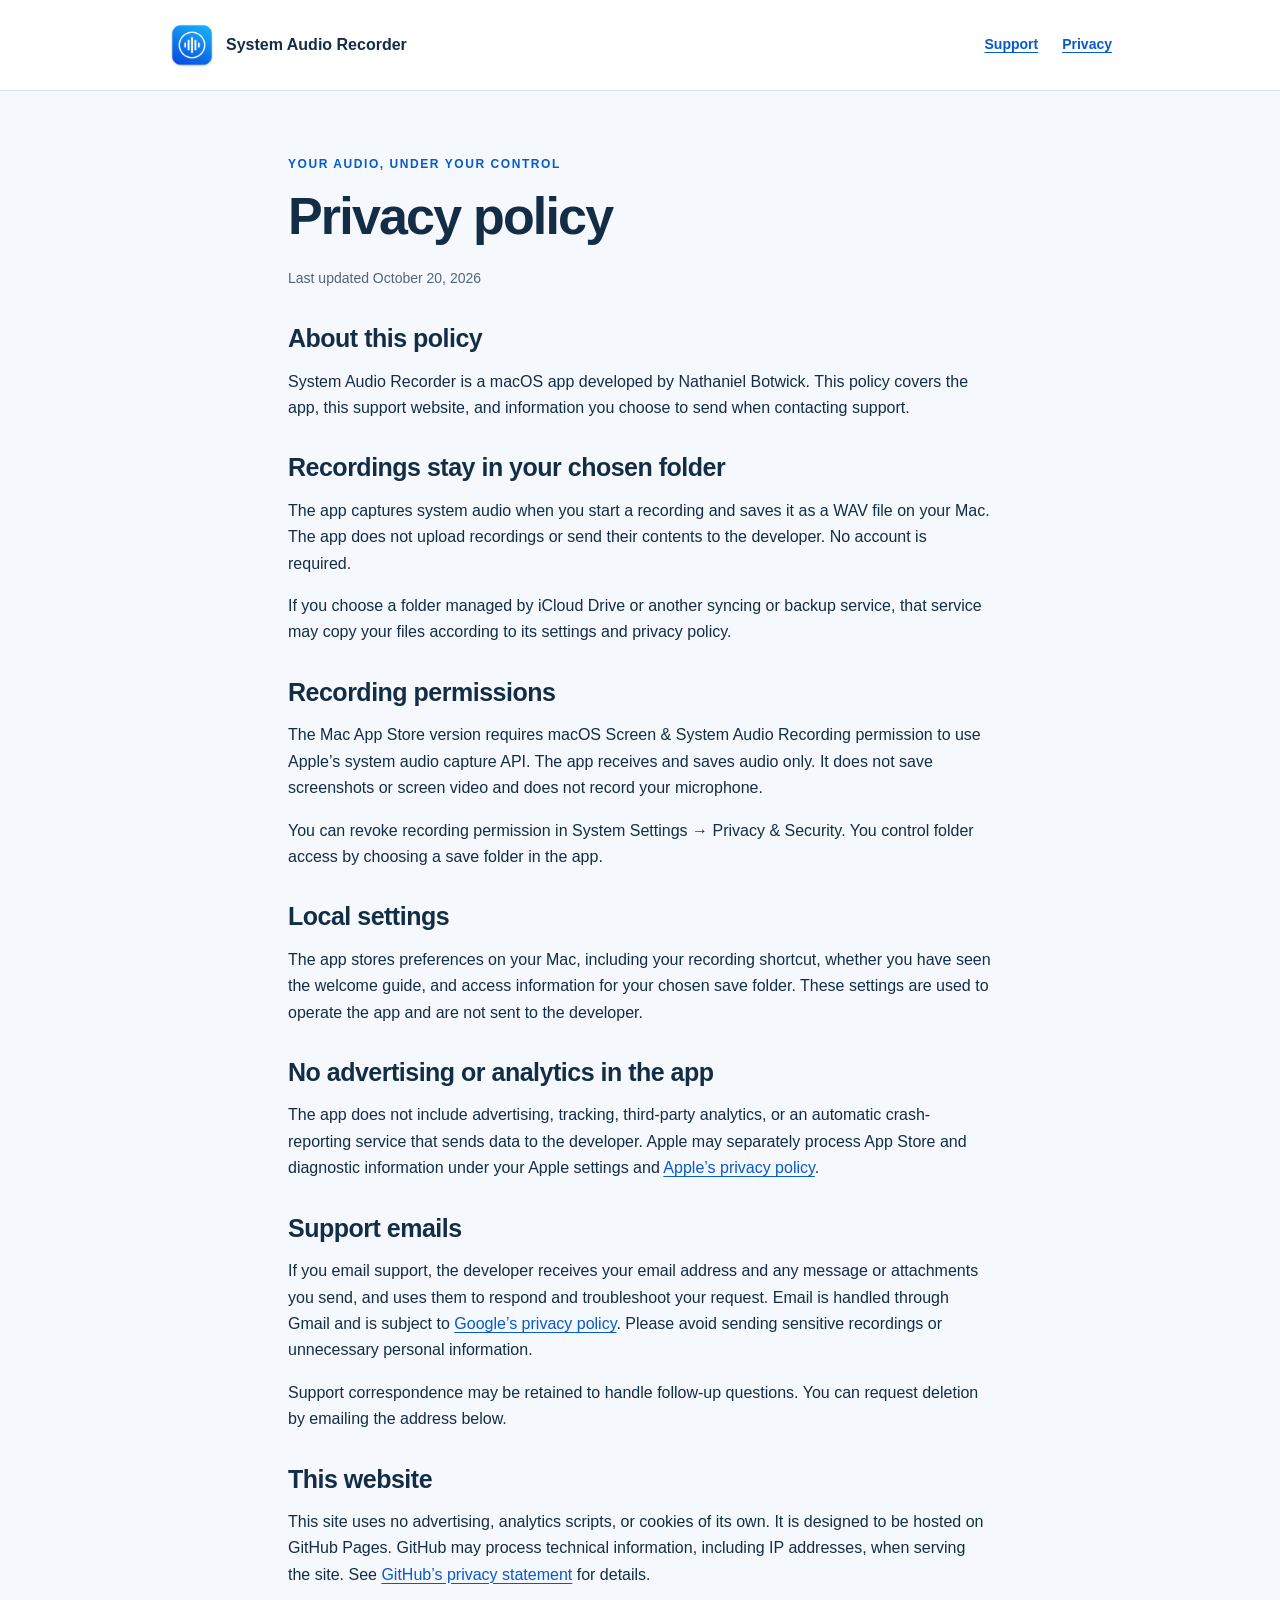
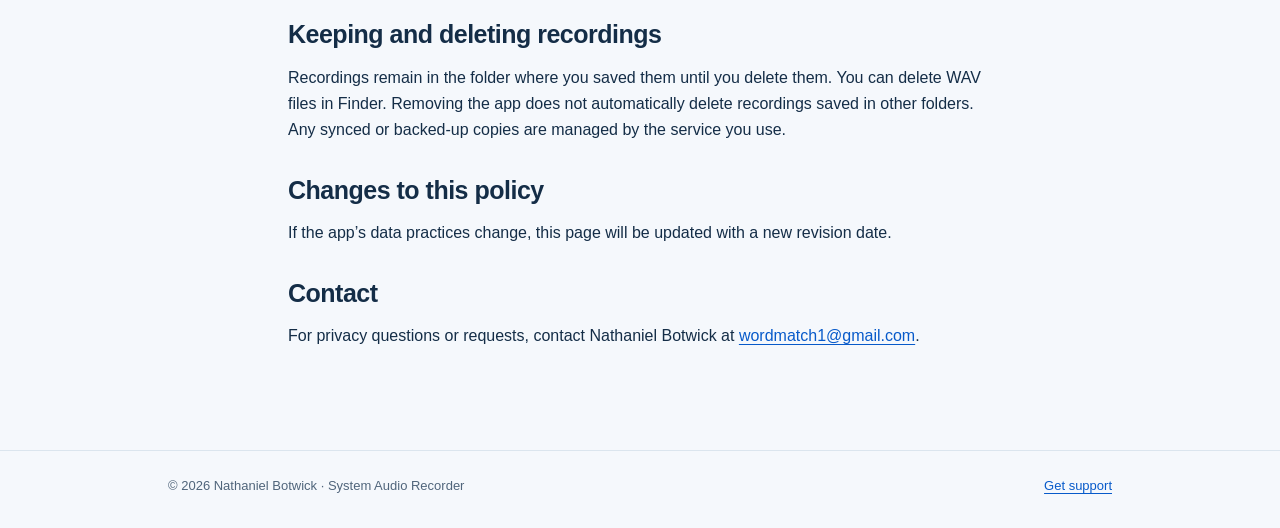
==== privacy.html @ d4f643c9 "Publish System Audio Recorder support and privacy pages" ====
<!doctype html>
<html lang="en">
<head><meta charset="utf-8"><meta name="viewport" content="width=device-width, initial-scale=1"><title>Privacy Policy — System Audio Recorder</title><meta name="description" content="How System Audio Recorder handles recordings, permissions, local preferences, and support emails."><link rel="icon" type="image/png" href="app-icon.png"><link rel="stylesheet" href="styles.css"></head>
<body>
<header><div class="wrap"><nav aria-label="Main navigation"><a class="brand" href="index.html"><img src="app-icon.png" width="48" height="48" alt="">System Audio Recorder</a><div class="links"><a href="index.html">Support</a><a href="privacy.html" aria-current="page">Privacy</a></div></nav></div></header>
<main><article class="wrap policy"><p class="eyebrow">Your audio, under your control</p><h1>Privacy policy</h1><p class="date">Last updated October 20, 2026</p>
<section><h2>About this policy</h2><p>System Audio Recorder is a macOS app developed by Nathaniel Botwick. This policy covers the app, this support website, and information you choose to send when contacting support.</p></section>
<section><h2>Recordings stay in your chosen folder</h2><p>The app captures system audio when you start a recording and saves it as a WAV file on your Mac. The app does not upload recordings or send their contents to the developer. No account is required.</p><p>If you choose a folder managed by iCloud Drive or another syncing or backup service, that service may copy your files according to its settings and privacy policy.</p></section>
<section><h2>Recording permissions</h2><p>The Mac App Store version requires macOS Screen &amp; System Audio Recording permission to use Apple’s system audio capture API. The app receives and saves audio only. It does not save screenshots or screen video and does not record your microphone.</p><p>You can revoke recording permission in System Settings → Privacy &amp; Security. You control folder access by choosing a save folder in the app.</p></section>
<section><h2>Local settings</h2><p>The app stores preferences on your Mac, including your recording shortcut, whether you have seen the welcome guide, and access information for your chosen save folder. These settings are used to operate the app and are not sent to the developer.</p></section>
<section><h2>No advertising or analytics in the app</h2><p>The app does not include advertising, tracking, third-party analytics, or an automatic crash-reporting service that sends data to the developer. Apple may separately process App Store and diagnostic information under your Apple settings and <a href="https://www.apple.com/legal/privacy/">Apple’s privacy policy</a>.</p></section>
<section><h2>Support emails</h2><p>If you email support, the developer receives your email address and any message or attachments you send, and uses them to respond and troubleshoot your request. Email is handled through Gmail and is subject to <a href="https://policies.google.com/privacy">Google’s privacy policy</a>. Please avoid sending sensitive recordings or unnecessary personal information.</p><p>Support correspondence may be retained to handle follow-up questions. You can request deletion by emailing the address below.</p></section>
<section><h2>This website</h2><p>This site uses no advertising, analytics scripts, or cookies of its own. It is designed to be hosted on GitHub Pages. GitHub may process technical information, including IP addresses, when serving the site. See <a href="https://docs.github.com/en/site-policy/privacy-policies/github-general-privacy-statement">GitHub’s privacy statement</a> for details.</p></section>
<section><h2>Keeping and deleting recordings</h2><p>Recordings remain in the folder where you saved them until you delete them. You can delete WAV files in Finder. Removing the app does not automatically delete recordings saved in other folders. Any synced or backed-up copies are managed by the service you use.</p></section>
<section><h2>Changes to this policy</h2><p>If the app’s data practices change, this page will be updated with a new revision date.</p></section>
<section class="contact"><h2>Contact</h2><p>For privacy questions or requests, contact Nathaniel Botwick at <a href="mailto:wordmatch1@gmail.com?subject=System%20Audio%20Recorder%20Privacy">wordmatch1@gmail.com</a>.</p></section>
</article></main><footer><div class="wrap"><span>© 2026 Nathaniel Botwick · System Audio Recorder</span><a href="index.html">Get support</a></div></footer>
</body></html>
---- styles.css ----
:root{color-scheme:light;--ink:#142d47;--muted:#50657b;--blue:#075aca;--line:#dbe5ee;--paper:#f5f8fc}*{box-sizing:border-box}body{margin:0;background:var(--paper);color:var(--ink);font-family:-apple-system,BlinkMacSystemFont,"Segoe UI",sans-serif;line-height:1.65}a{color:var(--blue);text-underline-offset:3px}a:hover{text-decoration-thickness:2px}a:focus-visible,summary:focus-visible{outline:3px solid #0879ef;outline-offset:5px;border-radius:3px}.wrap{max-width:1000px;margin:auto;padding:0 28px}header{border-bottom:1px solid var(--line);background:#fff}nav{display:flex;align-items:center;justify-content:space-between;gap:20px;min-height:90px}.brand{display:flex;align-items:center;gap:10px;color:var(--ink);text-decoration:none;font-weight:700;line-height:1.3}.brand img{width:48px;height:48px}nav .links{display:flex;gap:24px}nav .links a{font-size:14px;font-weight:600}main{padding:64px 0 70px}.eyebrow{text-transform:uppercase;letter-spacing:.13em;font-size:12px;font-weight:750;color:var(--blue);margin:0 0 12px}h1{font-size:clamp(34px,5vw,52px);line-height:1.12;letter-spacing:-.035em;margin:0 0 22px}h2{font-size:25px;line-height:1.3;letter-spacing:-.02em;margin:0 0 14px}h3{font-size:17px;line-height:1.4;margin:0 0 8px}.lead{font-size:19px;color:var(--muted);max-width:660px;margin:0 0 26px}.hero{padding-bottom:40px;max-width:760px}.button{display:inline-block;padding:11px 20px;border-radius:10px;background:var(--blue);color:white;font-weight:650;text-decoration:none}.tags{display:flex;flex-wrap:wrap;gap:10px;margin-bottom:26px}.tags span{border:1px solid var(--line);border-radius:50px;padding:5px 12px;background:#fff;font-size:13px}.panel{background:white;border:1px solid var(--line);border-radius:18px;padding:30px;margin-bottom:24px}.steps{display:grid;grid-template-columns:1fr 1fr;gap:28px 32px;list-style:none;padding:0;margin:24px 0 0;counter-reset:step}.steps li{counter-increment:step}.steps h3:before{content:counter(step);display:inline-grid;place-items:center;width:26px;height:26px;background:#e8f2ff;color:var(--blue);border-radius:50%;font-size:13px;margin-right:8px}p{margin:0 0 16px}p:last-child{margin-bottom:0}.steps p,.note{color:var(--muted);font-size:15px}details{border-top:1px solid var(--line);padding:18px 0}details:last-child{padding-bottom:0}summary{font-weight:650;cursor:pointer}details p{padding-top:12px;color:var(--muted)}.policy{max-width:760px}.policy section{margin-bottom:30px}.policy ul{padding-left:22px}.date{color:var(--muted);font-size:14px;margin-bottom:32px}footer{border-top:1px solid var(--line);padding:24px 0 32px;color:var(--muted);font-size:13px}footer .wrap{display:flex;flex-wrap:wrap;justify-content:space-between;gap:16px}.contact a{overflow-wrap:anywhere}@media(max-width:600px){.wrap{padding:0 20px}nav{align-items:flex-start;flex-direction:column;gap:12px;padding:18px 0}.brand img{width:40px;height:40px}main{padding-top:38px}.panel{padding:24px 20px}.steps{grid-template-columns:1fr;gap:22px}.lead{font-size:17px}}
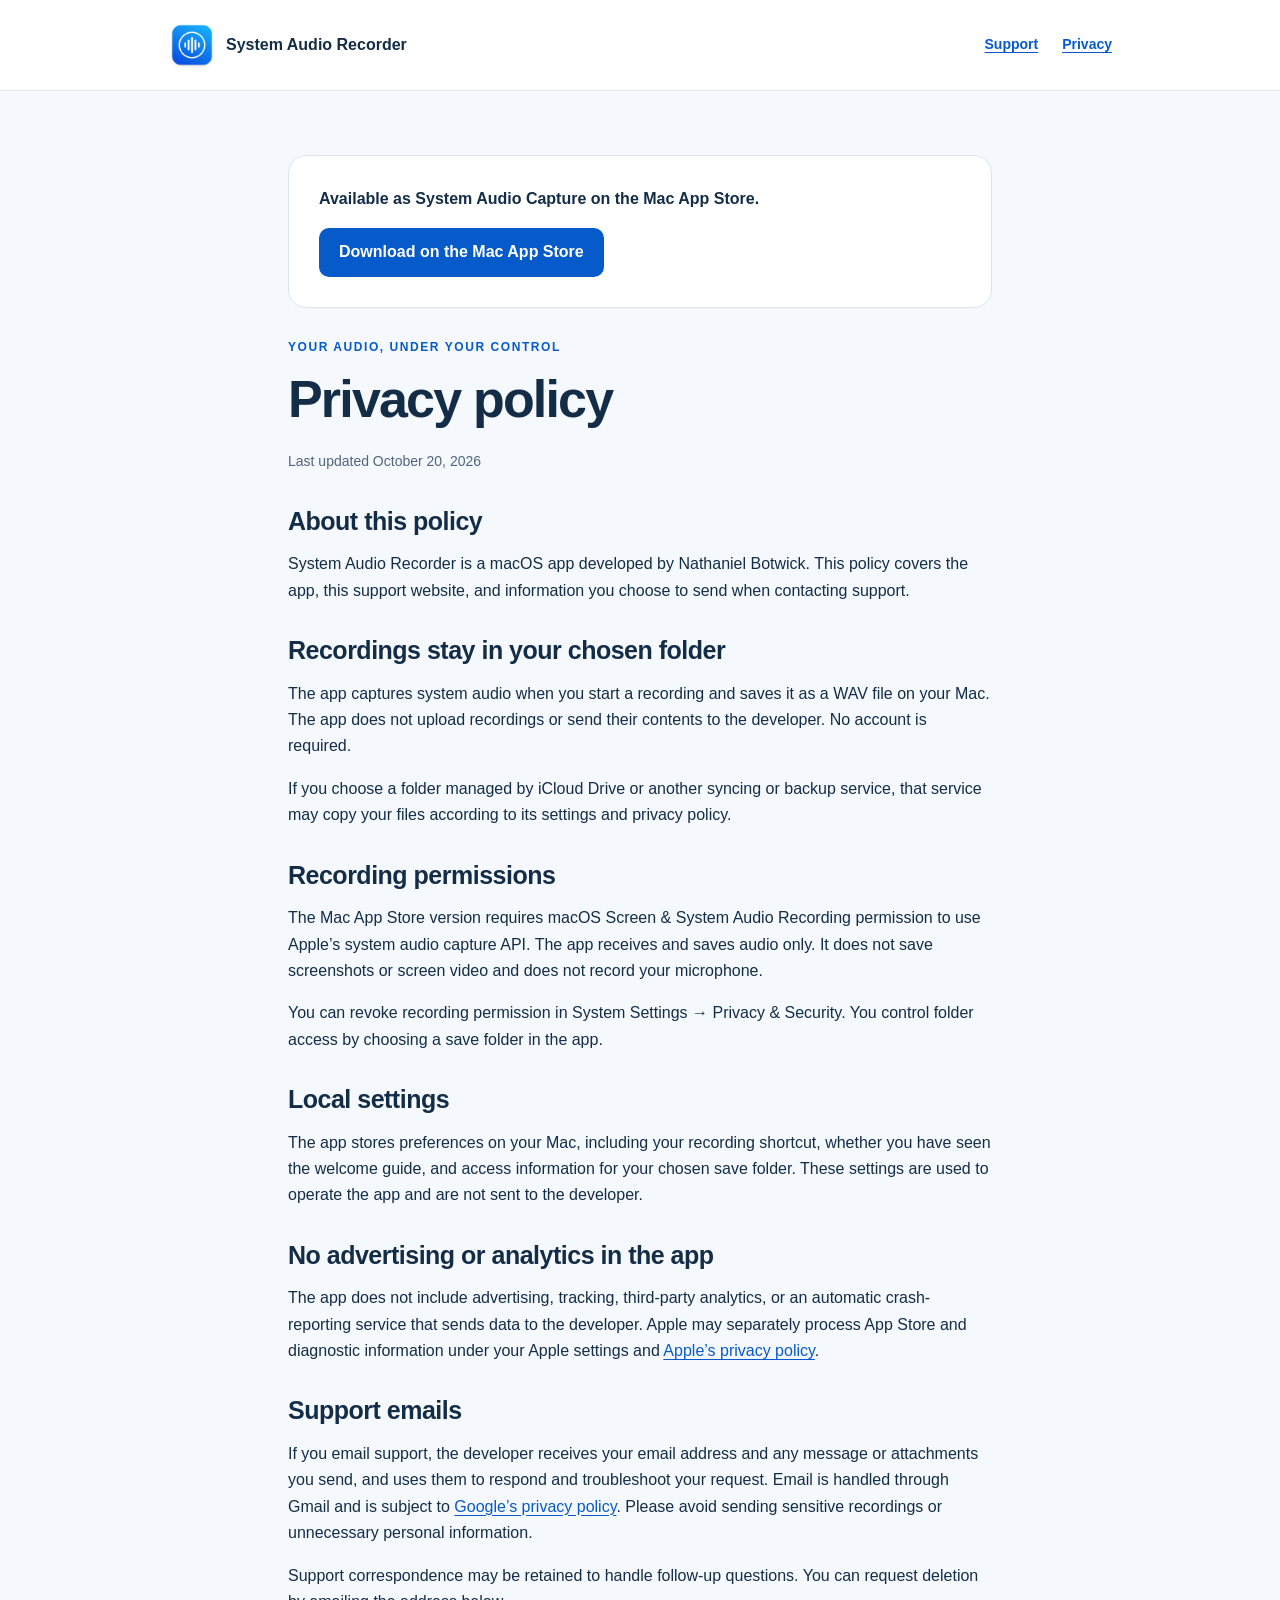
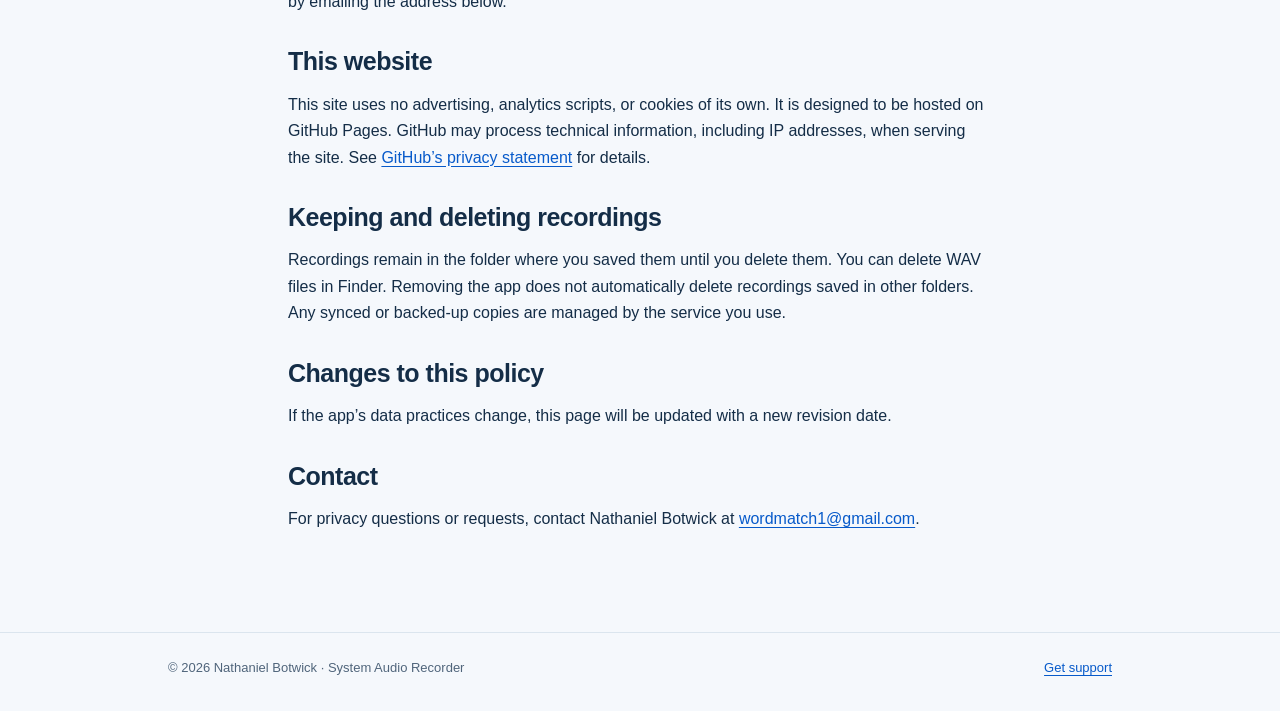
==== commit 3266469e: "Add prominent App Store download link to privacy.html" ====
--- a/privacy.html
+++ b/privacy.html
@@ -3,7 +3,9 @@
 <head><meta charset="utf-8"><meta name="viewport" content="width=device-width, initial-scale=1"><title>Privacy Policy — System Audio Recorder</title><meta name="description" content="How System Audio Recorder handles recordings, permissions, local preferences, and support emails."><link rel="icon" type="image/png" href="app-icon.png"><link rel="stylesheet" href="styles.css"></head>
 <body>
 <header><div class="wrap"><nav aria-label="Main navigation"><a class="brand" href="index.html"><img src="app-icon.png" width="48" height="48" alt="">System Audio Recorder</a><div class="links"><a href="index.html">Support</a><a href="privacy.html" aria-current="page">Privacy</a></div></nav></div></header>
-<main><article class="wrap policy"><p class="eyebrow">Your audio, under your control</p><h1>Privacy policy</h1><p class="date">Last updated October 20, 2026</p>
+<main><article class="wrap policy">
+<section class="panel" aria-label="Get the app"><p><strong>Available as System Audio Capture on the Mac App Store.</strong></p><a class="button" href="https://apps.apple.com/us/app/system-audio-capture/id6825060636">Download on the Mac App Store</a></section>
+<p class="eyebrow">Your audio, under your control</p><h1>Privacy policy</h1><p class="date">Last updated October 20, 2026</p>
 <section><h2>About this policy</h2><p>System Audio Recorder is a macOS app developed by Nathaniel Botwick. This policy covers the app, this support website, and information you choose to send when contacting support.</p></section>
 <section><h2>Recordings stay in your chosen folder</h2><p>The app captures system audio when you start a recording and saves it as a WAV file on your Mac. The app does not upload recordings or send their contents to the developer. No account is required.</p><p>If you choose a folder managed by iCloud Drive or another syncing or backup service, that service may copy your files according to its settings and privacy policy.</p></section>
 <section><h2>Recording permissions</h2><p>The Mac App Store version requires macOS Screen &amp; System Audio Recording permission to use Apple’s system audio capture API. The app receives and saves audio only. It does not save screenshots or screen video and does not record your microphone.</p><p>You can revoke recording permission in System Settings → Privacy &amp; Security. You control folder access by choosing a save folder in the app.</p></section>
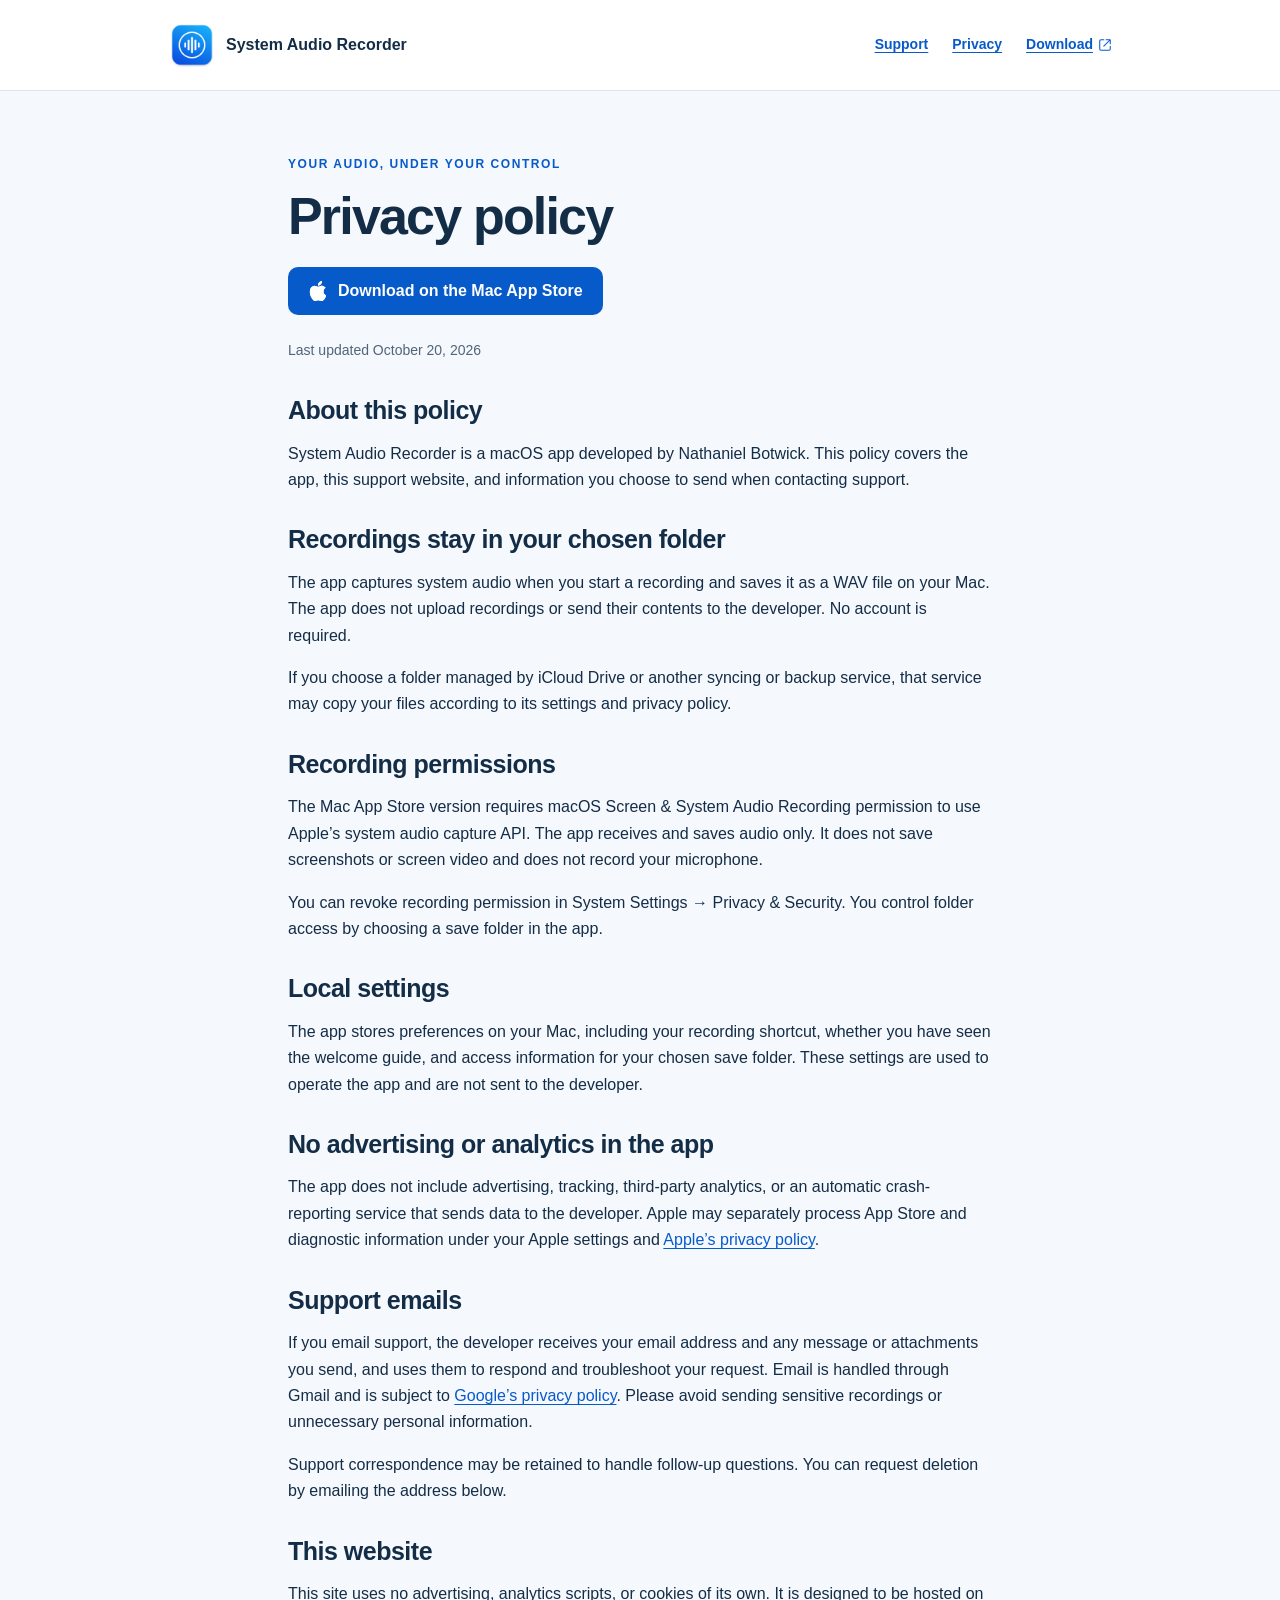
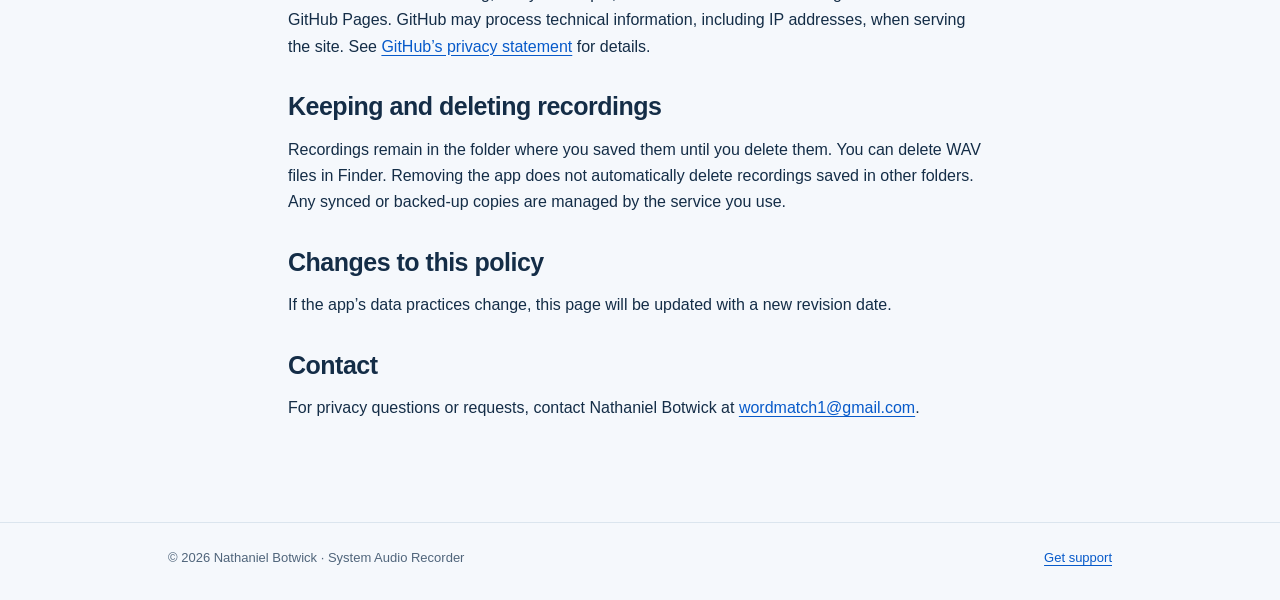
==== commit 01e443e4: "Refine download actions and navigation on support site" ====
--- a/privacy.html
+++ b/privacy.html
@@ -1,11 +1,10 @@
 <!doctype html>
 <html lang="en">
-<head><meta charset="utf-8"><meta name="viewport" content="width=device-width, initial-scale=1"><title>Privacy Policy — System Audio Recorder</title><meta name="description" content="How System Audio Recorder handles recordings, permissions, local preferences, and support emails."><link rel="icon" type="image/png" href="app-icon.png"><link rel="stylesheet" href="styles.css"></head>
+<head><meta charset="utf-8"><meta name="viewport" content="width=device-width, initial-scale=1"><title>Privacy Policy — System Audio Recorder</title><meta name="description" content="How System Audio Recorder handles recordings, permissions, local preferences, and support emails."><link rel="icon" type="image/png" href="app-icon.png"><link rel="stylesheet" href="styles.css?v=download-design-2"></head>
 <body>
-<header><div class="wrap"><nav aria-label="Main navigation"><a class="brand" href="index.html"><img src="app-icon.png" width="48" height="48" alt="">System Audio Recorder</a><div class="links"><a href="index.html">Support</a><a href="privacy.html" aria-current="page">Privacy</a></div></nav></div></header>
+<header><div class="wrap"><nav aria-label="Main navigation"><a class="brand" href="index.html"><img src="app-icon.png" width="48" height="48" alt="">System Audio Recorder</a><div class="links"><a href="index.html">Support</a><a href="privacy.html" aria-current="page">Privacy</a><a class="download-link" href="https://apps.apple.com/us/app/system-audio-capture/id6825060636" aria-label="Download from the Mac App Store (external site)">Download <svg aria-hidden="true" focusable="false" width="14" height="14" viewBox="0 0 24 24" fill="none" stroke="currentColor" stroke-width="1.8" stroke-linecap="round" stroke-linejoin="round"><path d="M14 3h7v7M21 3l-11 11M10 3H5a2 2 0 0 0-2 2v14a2 2 0 0 0 2 2h14a2 2 0 0 0 2-2v-5"/></svg></a></div></nav></div></header>
 <main><article class="wrap policy">
-<section class="panel" aria-label="Get the app"><p><strong>Available as System Audio Capture on the Mac App Store.</strong></p><a class="button" href="https://apps.apple.com/us/app/system-audio-capture/id6825060636">Download on the Mac App Store</a></section>
-<p class="eyebrow">Your audio, under your control</p><h1>Privacy policy</h1><p class="date">Last updated October 20, 2026</p>
+<p class="eyebrow">Your audio, under your control</p><h1>Privacy policy</h1><div class="actions policy-download"><a class="button button-download" href="https://apps.apple.com/us/app/system-audio-capture/id6825060636"><img src="apple.svg" width="20" height="20" alt="" aria-hidden="true">Download on the Mac App Store</a></div><p class="date">Last updated October 20, 2026</p>
 <section><h2>About this policy</h2><p>System Audio Recorder is a macOS app developed by Nathaniel Botwick. This policy covers the app, this support website, and information you choose to send when contacting support.</p></section>
 <section><h2>Recordings stay in your chosen folder</h2><p>The app captures system audio when you start a recording and saves it as a WAV file on your Mac. The app does not upload recordings or send their contents to the developer. No account is required.</p><p>If you choose a folder managed by iCloud Drive or another syncing or backup service, that service may copy your files according to its settings and privacy policy.</p></section>
 <section><h2>Recording permissions</h2><p>The Mac App Store version requires macOS Screen &amp; System Audio Recording permission to use Apple’s system audio capture API. The app receives and saves audio only. It does not save screenshots or screen video and does not record your microphone.</p><p>You can revoke recording permission in System Settings → Privacy &amp; Security. You control folder access by choosing a save folder in the app.</p></section>
--- a/styles.css
+++ b/styles.css
@@ -1 +1,3 @@
 :root{color-scheme:light;--ink:#142d47;--muted:#50657b;--blue:#075aca;--line:#dbe5ee;--paper:#f5f8fc}*{box-sizing:border-box}body{margin:0;background:var(--paper);color:var(--ink);font-family:-apple-system,BlinkMacSystemFont,"Segoe UI",sans-serif;line-height:1.65}a{color:var(--blue);text-underline-offset:3px}a:hover{text-decoration-thickness:2px}a:focus-visible,summary:focus-visible{outline:3px solid #0879ef;outline-offset:5px;border-radius:3px}.wrap{max-width:1000px;margin:auto;padding:0 28px}header{border-bottom:1px solid var(--line);background:#fff}nav{display:flex;align-items:center;justify-content:space-between;gap:20px;min-height:90px}.brand{display:flex;align-items:center;gap:10px;color:var(--ink);text-decoration:none;font-weight:700;line-height:1.3}.brand img{width:48px;height:48px}nav .links{display:flex;gap:24px}nav .links a{font-size:14px;font-weight:600}main{padding:64px 0 70px}.eyebrow{text-transform:uppercase;letter-spacing:.13em;font-size:12px;font-weight:750;color:var(--blue);margin:0 0 12px}h1{font-size:clamp(34px,5vw,52px);line-height:1.12;letter-spacing:-.035em;margin:0 0 22px}h2{font-size:25px;line-height:1.3;letter-spacing:-.02em;margin:0 0 14px}h3{font-size:17px;line-height:1.4;margin:0 0 8px}.lead{font-size:19px;color:var(--muted);max-width:660px;margin:0 0 26px}.hero{padding-bottom:40px;max-width:760px}.button{display:inline-block;padding:11px 20px;border-radius:10px;background:var(--blue);color:white;font-weight:650;text-decoration:none}.tags{display:flex;flex-wrap:wrap;gap:10px;margin-bottom:26px}.tags span{border:1px solid var(--line);border-radius:50px;padding:5px 12px;background:#fff;font-size:13px}.panel{background:white;border:1px solid var(--line);border-radius:18px;padding:30px;margin-bottom:24px}.steps{display:grid;grid-template-columns:1fr 1fr;gap:28px 32px;list-style:none;padding:0;margin:24px 0 0;counter-reset:step}.steps li{counter-increment:step}.steps h3:before{content:counter(step);display:inline-grid;place-items:center;width:26px;height:26px;background:#e8f2ff;color:var(--blue);border-radius:50%;font-size:13px;margin-right:8px}p{margin:0 0 16px}p:last-child{margin-bottom:0}.steps p,.note{color:var(--muted);font-size:15px}details{border-top:1px solid var(--line);padding:18px 0}details:last-child{padding-bottom:0}summary{font-weight:650;cursor:pointer}details p{padding-top:12px;color:var(--muted)}.policy{max-width:760px}.policy section{margin-bottom:30px}.policy ul{padding-left:22px}.date{color:var(--muted);font-size:14px;margin-bottom:32px}footer{border-top:1px solid var(--line);padding:24px 0 32px;color:var(--muted);font-size:13px}footer .wrap{display:flex;flex-wrap:wrap;justify-content:space-between;gap:16px}.contact a{overflow-wrap:anywhere}@media(max-width:600px){.wrap{padding:0 20px}nav{align-items:flex-start;flex-direction:column;gap:12px;padding:18px 0}.brand img{width:40px;height:40px}main{padding-top:38px}.panel{padding:24px 20px}.steps{grid-template-columns:1fr;gap:22px}.lead{font-size:17px}}
+
+.actions{display:flex;align-items:center;flex-wrap:wrap;gap:12px}.button{display:inline-flex;align-items:center;justify-content:center;gap:10px;min-height:48px;line-height:1.5}.button img{flex:none}.button-secondary{background:#e1e5eb;color:#24384d}.button-download:hover{background:#064da9}.button-secondary:hover{background:#d2d8e0}.policy-download{margin:0 0 24px}nav .links{align-items:center;flex-wrap:wrap}nav .download-link{display:inline-flex;align-items:center;gap:5px}nav .download-link svg{flex:none}@media(max-width:380px){.actions .button{width:100%;padding:11px 12px;font-size:14px}}
